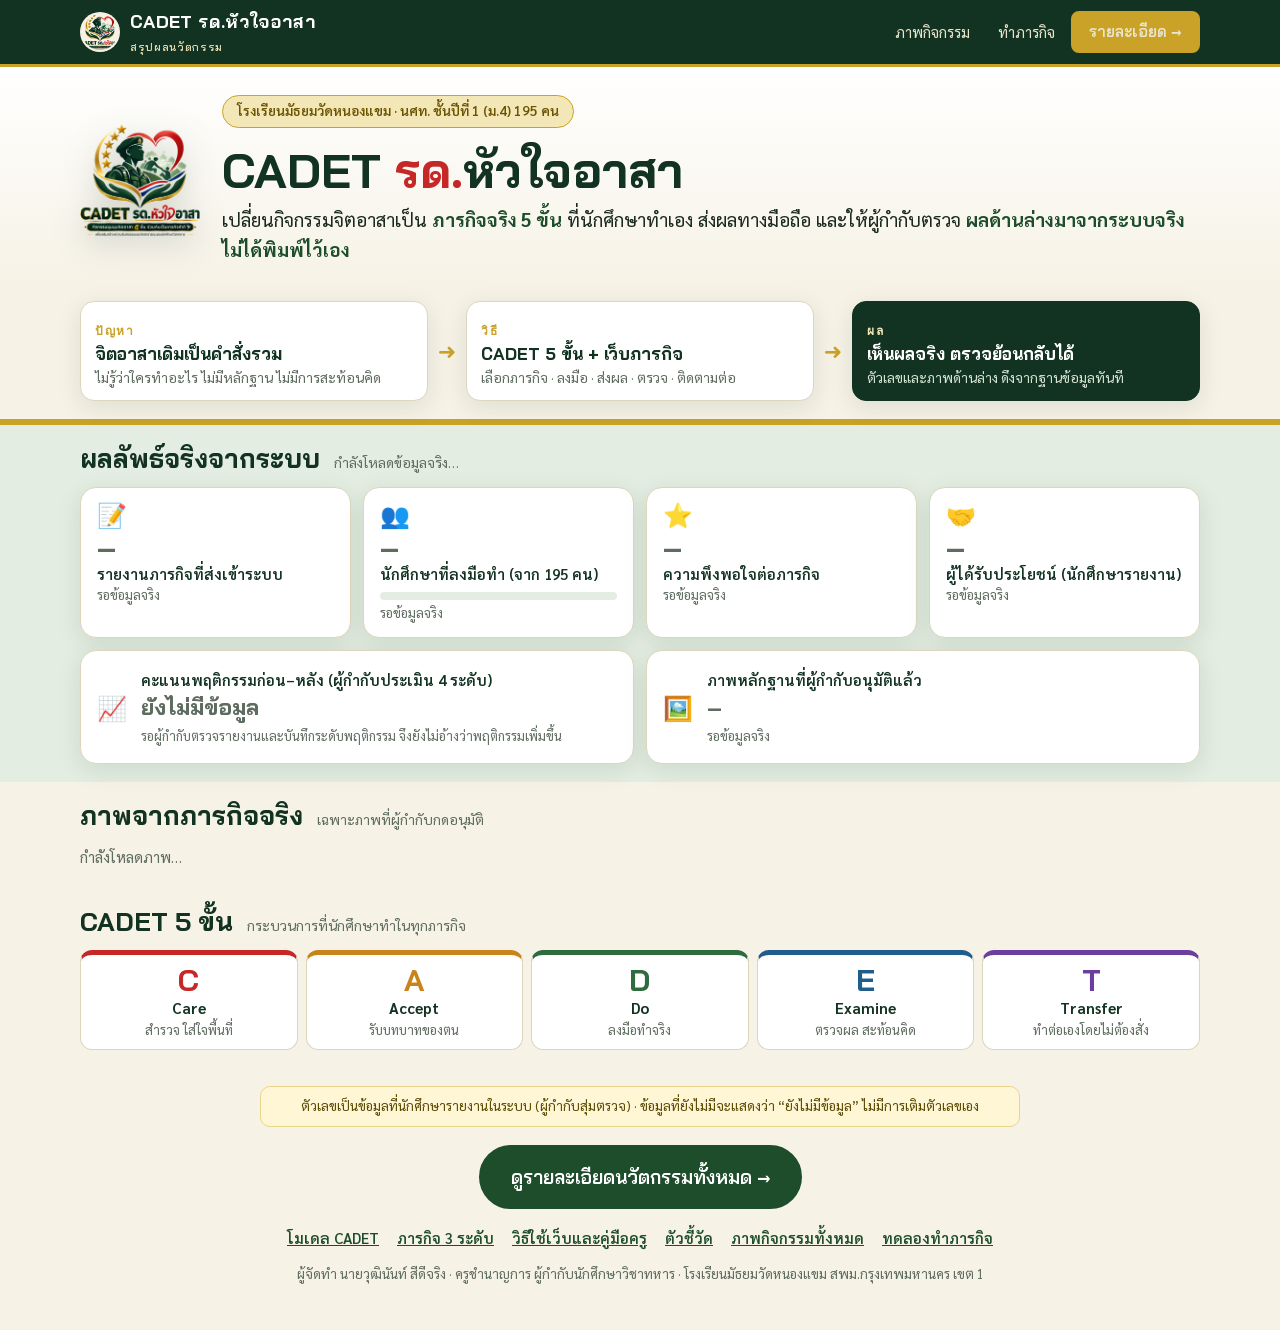
==== index.html @ 20752aff "หน้าแรก: แสดงจำนวนภาพที่อนุมัติทั้งหมดจากเซิร์ฟเวอร์ (ไม่ใช่เฉพาะ 120 ภาพที่ส่งมาแสดง) Co-Authored-B" ====
<!doctype html>
<html lang="th">
<head>
<meta charset="utf-8">
<meta name="viewport" content="width=device-width,initial-scale=1">
<title>CADET รด.หัวใจอาสา — สรุปผลนวัตกรรมใน 30 วินาที</title>
<meta name="description" content="CADET รด.หัวใจอาสา: กิจกรรมชุมนุมจิตอาสา 5 ขั้น ร่วมกับเว็บภารกิจทำดี สรุปผลจริงจากระบบ โรงเรียนมัธยมวัดหนองแขม">
<meta name="theme-color" content="#123222">
<link rel="manifest" href="manifest.webmanifest">
<meta name="robots" content="noindex,nofollow">
<meta property="og:title" content="CADET รด.หัวใจอาสา — สรุปผลนวัตกรรม">
<meta property="og:description" content="ผลจริงจากระบบ: รายงานภารกิจ ความพึงพอใจ ผู้ได้รับประโยชน์ และภาพกิจกรรมที่ผู้กำกับอนุมัติ">
<meta property="og:image" content="assets/icon-512.png">
<link rel="icon" href="assets/favicon.png">
<link rel="apple-touch-icon" href="assets/icon-192.png">
<link rel="preconnect" href="https://fonts.googleapis.com">
<link href="https://fonts.googleapis.com/css2?family=Bai+Jamjuree:wght@500;600;700&family=Sarabun:wght@400;500;600&family=IBM+Plex+Mono:wght@500;600&display=swap" rel="stylesheet">
<link rel="stylesheet" href="style.css?v=20261029f"><link rel="stylesheet" href="judge.css?v=20261029f">
</head>
<body>

<header class="top">
  <div class="wrap">
    <a class="brand" href="./" aria-label="CADET รด.หัวใจอาสา หน้าแรก">
      <img src="assets/logo.png" alt="" width="40" height="40">
      <span>CADET รด.หัวใจอาสา<small>สรุปผลนวัตกรรม</small></span>
    </a>
    <nav class="main jnav" style="display:flex">
      <a href="gallery.html">ภาพกิจกรรม</a>
      <a href="mission.html">ทำภารกิจ</a>
      <a href="detail.html" class="btn btn-gold" style="padding:6px 16px">รายละเอียด →</a>
    </nav>
  </div>
</header>

<main>
<!-- 1 หัวเรื่อง + คำตอบในประโยคเดียว -->
<section class="j-hero">
  <div class="wrap">
    <img class="j-logo" src="assets/logo.png" alt="โลโก้ CADET รด.หัวใจอาสา" width="120" height="112">
    <div>
      <span class="badge">โรงเรียนมัธยมวัดหนองแขม · นศท. ชั้นปีที่ 1 (ม.4) 195 คน</span>
      <h1>CADET <span>รด.</span>หัวใจอาสา</h1>
      <p class="j-one">เปลี่ยนกิจกรรมจิตอาสาเป็น <b>ภารกิจจริง 5 ขั้น</b> ที่นักศึกษาทำเอง ส่งผลทางมือถือ และให้ผู้กำกับตรวจ <b>ผลด้านล่างมาจากระบบจริง ไม่ได้พิมพ์ไว้เอง</b></p>
    </div>
  </div>
</section>

<!-- 2 ปัญหา → วิธี → ผล -->
<section class="j-flow">
  <div class="wrap">
    <div class="jf"><i>ปัญหา</i><b>จิตอาสาเดิมเป็นคำสั่งรวม</b><span>ไม่รู้ว่าใครทำอะไร ไม่มีหลักฐาน ไม่มีการสะท้อนคิด</span></div>
    <div class="jf-a" aria-hidden="true">➜</div>
    <div class="jf"><i>วิธี</i><b>CADET 5 ขั้น + เว็บภารกิจ</b><span>เลือกภารกิจ · ลงมือ · ส่งผล · ตรวจ · ติดตามต่อ</span></div>
    <div class="jf-a" aria-hidden="true">➜</div>
    <div class="jf jf-r"><i>ผล</i><b>เห็นผลจริง ตรวจย้อนกลับได้</b><span>ตัวเลขและภาพด้านล่าง ดึงจากฐานข้อมูลทันที</span></div>
  </div>
</section>

<!-- 3 ผลลัพธ์จริง -->
<section class="j-res" id="res">
  <div class="wrap">
    <h2 class="j-h"><span>ผลลัพธ์จริงจากระบบ</span><small id="jStamp">กำลังโหลดข้อมูลจริง…</small></h2>
    <div class="j-tiles">
      <div class="jt" id="tRep"><div class="jt-ico">📝</div><b class="jt-big">–</b><span class="jt-lab">รายงานภารกิจที่ส่งเข้าระบบ</span><small class="jt-sub">รอข้อมูลจริง</small></div>
      <div class="jt" id="tPart"><div class="jt-ico">👥</div><b class="jt-big">–</b><span class="jt-lab">นักศึกษาที่ลงมือทำ (จาก 195 คน)</span><div class="jt-bar"><i style="width:0"></i></div><small class="jt-sub">รอข้อมูลจริง</small></div>
      <div class="jt" id="tStar"><div class="jt-ico">⭐</div><b class="jt-big">–</b><span class="jt-lab">ความพึงพอใจต่อภารกิจ</span><small class="jt-sub">รอข้อมูลจริง</small></div>
      <div class="jt" id="tBen"><div class="jt-ico">🤝</div><b class="jt-big">–</b><span class="jt-lab">ผู้ได้รับประโยชน์ (นักศึกษารายงาน)</span><small class="jt-sub">รอข้อมูลจริง</small></div>
    </div>
    <div class="j-row2">
      <div class="jt jt-wide" id="tBeh"><div class="jt-ico">📈</div><div><span class="jt-lab">คะแนนพฤติกรรมก่อน–หลัง (ผู้กำกับประเมิน 4 ระดับ)</span><b class="jt-mid">ยังไม่มีข้อมูล</b><small class="jt-sub">รอผู้กำกับตรวจรายงานและบันทึกระดับพฤติกรรม จึงยังไม่อ้างว่าพฤติกรรมเพิ่มขึ้น</small></div></div>
      <div class="jt jt-wide" id="tPhoto"><div class="jt-ico">🖼️</div><div><span class="jt-lab">ภาพหลักฐานที่ผู้กำกับอนุมัติแล้ว</span><b class="jt-mid">–</b><small class="jt-sub">รอข้อมูลจริง</small></div></div>
    </div>
  </div>
</section>

<!-- 4 ภาพจริง -->
<section class="j-ph">
  <div class="wrap">
    <h2 class="j-h"><span>ภาพจากภารกิจจริง</span><small>เฉพาะภาพที่ผู้กำกับกดอนุมัติ</small></h2>
    <div class="j-strip" id="jStrip"><p class="j-empty">กำลังโหลดภาพ…</p></div>
  </div>
</section>

<!-- 5 CADET 5 ขั้น -->
<section class="j-cad">
  <div class="wrap">
    <h2 class="j-h"><span>CADET 5 ขั้น</span><small>กระบวนการที่นักศึกษาทำในทุกภารกิจ</small></h2>
    <div class="j-steps">
      <div style="--c:var(--c1)"><i>C</i><b>Care</b><span>สำรวจ ใส่ใจพื้นที่</span></div>
      <div style="--c:var(--c2)"><i>A</i><b>Accept</b><span>รับบทบาทของตน</span></div>
      <div style="--c:var(--c3)"><i>D</i><b>Do</b><span>ลงมือทำจริง</span></div>
      <div style="--c:var(--c4)"><i>E</i><b>Examine</b><span>ตรวจผล สะท้อนคิด</span></div>
      <div style="--c:var(--c5)"><i>T</i><b>Transfer</b><span>ทำต่อเองโดยไม่ต้องสั่ง</span></div>
    </div>
  </div>
</section>

<!-- 6 ปุ่มเข้ารายละเอียด -->
<section class="j-go">
  <div class="wrap">
    <p class="j-honest">ตัวเลขเป็นข้อมูลที่นักศึกษารายงานในระบบ (ผู้กำกับสุ่มตรวจ) · ข้อมูลที่ยังไม่มีจะแสดงว่า “ยังไม่มีข้อมูล” ไม่มีการเติมตัวเลขเอง</p>
    <a class="btn btn-primary j-cta" href="detail.html">ดูรายละเอียดนวัตกรรมทั้งหมด →</a>
    <div class="j-links">
      <a href="detail.html#model">โมเดล CADET</a><a href="detail.html#missions">ภารกิจ 3 ระดับ</a><a href="detail.html#system">วิธีใช้เว็บและคู่มือครู</a><a href="detail.html#results">ตัวชี้วัด</a><a href="gallery.html">ภาพกิจกรรมทั้งหมด</a><a href="mission.html">ทดลองทำภารกิจ</a>
    </div>
    <p class="j-by">ผู้จัดทำ นายวุฒินันท์ สีดีจริง · ครูชำนาญการ ผู้กำกับนักศึกษาวิชาทหาร · โรงเรียนมัธยมวัดหนองแขม สพม.กรุงเทพมหานคร เขต 1</p>
  </div>
</section>
</main>

<script src="config.js?v=20261029f"></script><script src="api.js?v=20261029f"></script>
<script src="pwa.js?v=20261029f"></script>
<script src="judge.js?v=20261029f"></script>
<div class="inst-bar" id="installBar" hidden role="dialog" aria-label="ติดตั้งแอป CADET">
  <img src="assets/icon-192.png" alt="" width="52" height="52">
  <div class="inst-txt"><b>ติดตั้งแอป CADET บนมือถือ</b><span>เปิดจากหน้าจอโฮม ส่งภารกิจและรูปได้เร็วขึ้น</span></div>
  <button class="btn btn-primary" type="button" data-install>ติดตั้ง</button>
  <button class="inst-x" type="button" data-later aria-label="ปิด">×</button>
</div>
<div class="inst-modal" id="installHelp" hidden>
  <div class="inst-card" role="dialog" aria-label="วิธีติดตั้งแอป">
    <button class="inst-x" type="button" data-close aria-label="ปิด">×</button>
    <h3>ติดตั้งแอป CADET บนมือถือ</h3>
    <ol data-os="android"><li>แตะเมนู <b>⋮</b> (มุมขวาบนของ Chrome)</li><li>เลือก <b>“ติดตั้งแอป”</b> หรือ <b>“เพิ่มไปยังหน้าจอหลัก”</b></li><li>กด <b>ติดตั้ง</b> แล้วเปิดแอปจากหน้าจอโฮม</li></ol>
    <ol data-os="ios" hidden><li>เปิดหน้านี้ใน <b>Safari</b></li><li>แตะปุ่ม <b>แชร์</b> (สี่เหลี่ยมมีลูกศรขึ้น)</li><li>เลือก <b>“เพิ่มไปยังหน้าจอโฮม”</b> แล้วกด <b>เพิ่ม</b></li></ol>
    <ol data-os="inapp" hidden><li>ตอนนี้เปิดอยู่ในแอปอื่น (เช่น LINE/Facebook) ซึ่งติดตั้งไม่ได้</li><li>แตะเมนู <b>⋮</b> หรือ <b>แชร์</b> แล้วเลือก <b>“เปิดในเบราว์เซอร์”</b></li><li>จากนั้นกดปุ่ม <b>ติดตั้ง</b> อีกครั้ง</li></ol>
    <button class="btn btn-primary" type="button" data-close style="width:100%;justify-content:center">เข้าใจแล้ว</button>
  </div>
</div>
</body>
</html>
---- style.css ----
:root{
  --green:#1E4D2B;--green-d:#123222;--green-m:#2F6B3D;--green-l:#E3EDE1;
  --gold:#C9A227;--gold-l:#F3E7B8;--red:#C62828;--blue:#1F3C88;
  --cream:#F6F2E6;--paper:#FFFFFF;--ink:#1B2A1F;--mut:#5E6B5F;--line:#DCD6BF;
  --c1:#C62828;--c2:#C9831B;--c3:#2F6B3D;--c4:#1F5D8C;--c5:#6B3FA0;
  --r:16px;--shadow:0 6px 24px rgba(18,50,34,.10);
  --display:'Bai Jamjuree','Sarabun',system-ui,sans-serif;--body:'Sarabun',system-ui,sans-serif;--mono:'IBM Plex Mono',ui-monospace,monospace;
}
*{box-sizing:border-box}
html{scroll-behavior:smooth;scroll-padding-top:76px}
body{margin:0;font-family:var(--body);color:var(--ink);background:var(--cream);font-size:17px;line-height:1.7;-webkit-text-size-adjust:100%}
img{max-width:100%;display:block}
a{color:inherit}
h1,h2,h3,h4{font-family:var(--display);line-height:1.25;margin:0 0 .5em;color:var(--green-d)}
h1{font-size:clamp(34px,6vw,58px);font-weight:700}
h2{font-size:clamp(26px,4vw,38px);font-weight:700}
h3{font-size:clamp(19px,2.4vw,23px);font-weight:600}
p{margin:0 0 1em}
.wrap{width:min(1120px,100% - 32px);margin-inline:auto}
.eyebrow{font-family:var(--mono);font-size:12px;letter-spacing:.2em;text-transform:uppercase;color:var(--gold);font-weight:600;margin-bottom:10px;display:flex;align-items:center;gap:10px}
.eyebrow::before{content:"★";color:var(--gold);font-size:14px;letter-spacing:0}
.lead{font-size:clamp(17px,2vw,20px);color:var(--mut);max-width:720px}
.btn{display:inline-flex;align-items:center;gap:8px;padding:13px 24px;border-radius:999px;font-family:var(--display);font-weight:600;font-size:16px;text-decoration:none;border:2px solid transparent;cursor:pointer;transition:.2s}
.btn-primary{background:var(--green);color:#fff;border-color:var(--green)}
.btn-primary:hover{background:var(--green-d);transform:translateY(-2px);box-shadow:var(--shadow)}
.btn-ghost{background:transparent;color:var(--green);border-color:var(--green)}
.btn-ghost:hover{background:var(--green);color:#fff}
.btn-gold{background:var(--gold);color:var(--green-d);border-color:var(--gold)}
.btn-gold:hover{filter:brightness(1.07);transform:translateY(-2px)}
:focus-visible{outline:3px solid var(--gold);outline-offset:3px}

/* header */
header.top{position:sticky;top:0;z-index:50;background:var(--green-d);color:#F6F2E6;border-bottom:3px solid var(--gold)}
header.top .wrap{display:flex;align-items:center;gap:16px;min-height:64px}
.brand{display:flex;align-items:center;gap:10px;text-decoration:none;font-family:var(--display);font-weight:700;font-size:18px;letter-spacing:.02em;color:#fff}
.brand img{width:40px;height:40px;object-fit:cover;object-position:top;border-radius:50%;background:var(--cream);padding:2px}
.brand small{display:block;font-weight:500;font-size:11px;color:var(--gold-l);letter-spacing:.06em}
nav.main{margin-left:auto;display:flex;gap:4px;align-items:center}
nav.main a{padding:8px 12px;border-radius:8px;text-decoration:none;font-size:15px;color:#E9E4CC}
nav.main a:hover,nav.main a.on{background:rgba(255,255,255,.10);color:#fff}
.burger{display:none;margin-left:auto;background:none;border:1px solid rgba(255,255,255,.4);color:#fff;border-radius:8px;padding:6px 12px;font-size:20px;cursor:pointer}
@media(max-width:900px){
  .burger{display:block}
  nav.main{position:absolute;top:100%;left:0;right:0;background:var(--green-d);flex-direction:column;align-items:stretch;padding:10px 16px 16px;display:none;border-bottom:3px solid var(--gold)}
  nav.main.open{display:flex}
  nav.main a{padding:12px}
}

/* hero */
.hero{position:relative;overflow:hidden;padding:56px 0 40px;background:
 radial-gradient(900px 500px at 85% 10%,rgba(201,162,39,.22),transparent 60%),
 radial-gradient(700px 400px at 0% 100%,rgba(30,77,43,.12),transparent 60%),var(--cream)}
.hero::after{content:"";position:absolute;inset:0;background:repeating-linear-gradient(135deg,transparent 0 22px,rgba(30,77,43,.035) 22px 23px);pointer-events:none}
.hero .wrap{position:relative;z-index:1;display:grid;grid-template-columns:1.05fr .95fr;gap:36px;align-items:center}
.badge{display:inline-block;background:var(--gold-l);color:#6b5400;border:1px solid var(--gold);border-radius:999px;padding:4px 14px;font-size:14px;font-weight:600;margin-bottom:16px}
.hero h1 span{color:var(--red)}
.hero .sub{font-size:clamp(18px,2.2vw,22px);color:var(--green);font-weight:600;font-family:var(--display);margin-bottom:8px}
.slogan{border-left:5px solid var(--gold);padding:6px 16px;margin:18px 0 26px;font-family:var(--display);font-size:clamp(17px,2vw,21px);font-weight:600;color:var(--green-d);background:rgba(255,255,255,.55);border-radius:0 12px 12px 0}
.cta{display:flex;flex-wrap:wrap;gap:12px}
.hero-logo{display:flex;justify-content:center}
.hero-logo img{width:min(520px,100%);filter:drop-shadow(0 14px 28px rgba(18,50,34,.22));animation:float 7s ease-in-out infinite}
@keyframes float{50%{transform:translateY(-8px)}}
@media(max-width:860px){.hero .wrap{grid-template-columns:1fr}.hero-logo{order:-1}.hero-logo img{width:min(340px,80%)}}
.facts{margin-top:34px;display:grid;grid-template-columns:repeat(4,1fr);gap:12px}
.fact{background:var(--paper);border:1px solid var(--line);border-radius:14px;padding:14px 16px;text-align:center;box-shadow:var(--shadow)}
.fact b{display:block;font-family:var(--display);font-size:clamp(26px,4vw,36px);color:var(--green);line-height:1.1}
.fact span{font-size:14px;color:var(--mut)}
@media(max-width:700px){.facts{grid-template-columns:repeat(2,1fr)}}
.notice{display:flex;gap:12px;align-items:flex-start;background:#FFF6D6;border:1px solid #E8D58A;border-radius:12px;padding:12px 16px;font-size:15px;color:#5b4a00;margin-top:20px}

/* sections */
section{padding:72px 0}
section.alt{background:var(--paper)}
section.dark{background:var(--green-d);color:#EDEAD8}
section.dark h2,section.dark h3{color:#fff}
section.dark .lead{color:#C9D3C4}
.sec-head{margin-bottom:34px}
.grid{display:grid;gap:18px}
.g2{grid-template-columns:repeat(2,1fr)}.g3{grid-template-columns:repeat(3,1fr)}.g4{grid-template-columns:repeat(4,1fr)}
@media(max-width:900px){.g3,.g4{grid-template-columns:repeat(2,1fr)}}
@media(max-width:620px){.g2,.g3,.g4{grid-template-columns:1fr}}
.card{background:var(--paper);border:1px solid var(--line);border-radius:var(--r);padding:22px;box-shadow:var(--shadow)}
.card .ico{width:48px;height:48px;border-radius:12px;display:grid;place-items:center;font-size:24px;background:var(--green-l);margin-bottom:12px}
.card h3{margin-bottom:6px}
.card p{color:var(--mut);margin:0}

/* CADET stepper */
.stepper{display:grid;grid-template-columns:repeat(5,1fr);gap:10px;margin-bottom:18px}
.st{background:rgba(255,255,255,.07);border:2px solid rgba(255,255,255,.14);border-radius:14px;padding:14px 8px;text-align:center;cursor:pointer;color:#fff;font-family:var(--display);transition:.2s}
.st .l{font-size:34px;font-weight:700;line-height:1}
.st .n{font-size:13px;opacity:.85;margin-top:4px}
.st:hover{background:rgba(255,255,255,.14)}
.st.on{background:var(--c);border-color:#fff;transform:translateY(-3px);box-shadow:0 10px 24px rgba(0,0,0,.3)}
@media(max-width:620px){.stepper{gap:6px}.st{padding:10px 2px}.st .l{font-size:26px}.st .n{display:none}}
.panel{background:var(--paper);color:var(--ink);border-radius:var(--r);padding:26px;border-top:8px solid var(--c);display:grid;grid-template-columns:1fr 1fr;gap:22px}
.panel h3{grid-column:1/-1;color:var(--green-d);font-size:clamp(22px,3vw,28px);margin:0}
.panel h3 small{display:block;font-family:var(--mono);font-size:12px;letter-spacing:.16em;color:var(--c);margin-bottom:4px}
.panel .box{background:var(--cream);border-radius:12px;padding:14px 16px}
.panel .box b{display:block;font-family:var(--display);color:var(--c);font-size:14px;letter-spacing:.04em;margin-bottom:4px}
.panel .meaning{grid-column:1/-1;font-size:18px;color:var(--mut);margin:0}
@media(max-width:700px){.panel{grid-template-columns:1fr}}
.loop{margin-top:22px;text-align:center;color:#C9D3C4;font-size:15px}
.loop b{color:var(--gold)}

/* missions */
.levels{display:grid;grid-template-columns:repeat(3,1fr);gap:16px;margin-bottom:34px}
.level{position:relative;background:var(--paper);border:1px solid var(--line);border-radius:var(--r);padding:22px 22px 22px 22px;box-shadow:var(--shadow);overflow:hidden}
.level .no{position:absolute;right:14px;top:4px;font-family:var(--display);font-size:80px;font-weight:700;color:var(--gold-l);line-height:1}
.level h3{position:relative}.level p{position:relative;margin:0;color:var(--mut)}
.level small{position:relative;display:block;margin-top:10px;color:var(--green);font-weight:600;font-size:14px}
@media(max-width:820px){.levels{grid-template-columns:1fr}}
.mission{background:var(--paper);border:1px solid var(--line);border-radius:var(--r);overflow:hidden;box-shadow:var(--shadow);display:flex;flex-direction:column}
.mission .body{padding:20px 22px 22px;flex:1}
.mission .tag{display:inline-block;font-family:var(--mono);font-size:11px;letter-spacing:.14em;background:var(--green);color:#fff;border-radius:6px;padding:2px 9px;margin-bottom:8px}
.mission h3{margin-bottom:6px}
.mission ul{padding-left:20px;margin:8px 0 0;color:var(--mut);font-size:15.5px}
.mission .ev{margin-top:12px;font-size:14px;color:var(--green);font-weight:600}
.safety{margin-top:26px;background:var(--green-l);border:1px solid #B9CDB6;border-radius:12px;padding:14px 18px;font-size:15.5px}

/* photos */
.photo{position:relative;aspect-ratio:16/10;background:linear-gradient(135deg,#E8E3CB,#F2EED9);display:grid;place-items:center;overflow:hidden;color:#8B8561;text-align:center}
.photo::before{content:"";position:absolute;inset:0;background:repeating-linear-gradient(45deg,transparent 0 14px,rgba(30,77,43,.05) 14px 15px)}
.photo span{position:relative;font-size:14px;padding:10px;line-height:1.5}
.photo span b{display:block;font-size:30px;margin-bottom:2px}
.photo.has{background-size:cover;background-position:center;color:transparent}
.photo.has::before,.photo.has span{display:none}
.gallery{display:grid;grid-template-columns:repeat(3,1fr);gap:12px}
.gallery .photo{border-radius:14px;aspect-ratio:4/3}
@media(max-width:720px){.gallery{grid-template-columns:repeat(2,1fr)}}

/* systems */
.flow{display:flex;gap:6px;align-items:stretch;margin-bottom:28px}
.flow .f{flex:1;background:var(--paper);border:2px solid var(--green);border-radius:14px;padding:14px 10px;text-align:center;position:relative;font-family:var(--display);font-weight:600;color:var(--green-d);font-size:15px}
.flow .f small{display:block;font-weight:500;color:var(--mut);font-size:12.5px;margin-top:2px}
.flow .f:not(:last-child)::after{content:"▶";position:absolute;right:-13px;top:50%;transform:translateY(-50%);color:var(--gold);font-size:14px;z-index:2;background:var(--cream);padding:0 1px}
.flow .f b{display:block;font-family:var(--mono);color:var(--gold);font-size:12px;letter-spacing:.14em}
@media(max-width:860px){.flow{flex-direction:column}.flow .f:not(:last-child)::after{content:"▼";right:auto;left:50%;top:auto;bottom:-14px;transform:translateX(-50%)}}
.sys{display:grid;grid-template-columns:repeat(2,1fr);gap:18px}
.sys .card:last-child:nth-child(odd){grid-column:1/-1}
@media(max-width:820px){.sys{grid-template-columns:1fr}}
.mock{border:2px dashed var(--line);border-radius:12px;background:var(--cream);padding:12px;margin-top:14px;font-size:14px}
.mock .row{display:flex;justify-content:space-between;gap:8px;padding:6px 0;border-bottom:1px solid var(--line)}
.mock .row:last-child{border:0}
.pill{display:inline-block;border-radius:999px;padding:1px 10px;font-size:12.5px;font-weight:600;background:var(--green-l);color:var(--green)}
.pill.y{background:#FFF1C2;color:#7a5b00}.pill.r{background:#FBD9D9;color:#8a1f1f}
.demo{background:var(--paper);border:2px solid var(--green);border-radius:var(--r);padding:24px;box-shadow:var(--shadow);margin-top:30px}
.demo h3{display:flex;gap:10px;align-items:center;flex-wrap:wrap}
.demo .tagd{font-family:var(--mono);font-size:11px;background:var(--gold-l);border:1px solid var(--gold);padding:2px 10px;border-radius:999px;color:#6b5400;letter-spacing:.1em}
.opts{display:grid;grid-template-columns:repeat(3,1fr);gap:10px;margin:14px 0}
.opts label{border:2px solid var(--line);border-radius:12px;padding:12px;cursor:pointer;display:block;font-weight:600;font-family:var(--display);text-align:center;background:var(--cream)}
.opts input{position:absolute;opacity:0}
.opts label:has(input:checked){border-color:var(--green);background:var(--green-l)}
.opts label:has(input:focus-visible){outline:3px solid var(--gold)}
@media(max-width:620px){.opts{grid-template-columns:1fr}}
.demo textarea{width:100%;min-height:72px;border:1px solid var(--line);border-radius:10px;padding:10px 12px;font:inherit;background:var(--cream);resize:vertical}
.demo .q{font-weight:600;margin:14px 0 6px}
.demo .out{margin-top:14px;background:var(--green-l);border-radius:10px;padding:12px 16px;display:none;font-size:15.5px}

/* indicators */
table.tbl{width:100%;border-collapse:collapse;background:var(--paper);border-radius:var(--r);overflow:hidden;box-shadow:var(--shadow);font-size:16px}
.tbl th{background:var(--green);color:#fff;text-align:left;padding:12px 16px;font-family:var(--display)}
.tbl td{padding:12px 16px;border-bottom:1px solid var(--line);vertical-align:top}
.tbl tr:last-child td{border:0}
.tbl td:first-child{font-weight:600;color:var(--green-d);white-space:nowrap}
@media(max-width:620px){.tbl th:nth-child(2),.tbl td:nth-child(2){display:none}.tbl td:first-child{white-space:normal}}
.targets{display:grid;grid-template-columns:repeat(4,1fr);gap:14px;margin:30px 0}
.target{background:var(--paper);border:1px solid var(--line);border-top:6px solid var(--gold);border-radius:14px;padding:18px;text-align:center;box-shadow:var(--shadow)}
.target b{display:block;font-family:var(--display);font-size:30px;color:var(--green);line-height:1.15}
.target span{font-size:14.5px;color:var(--mut)}
@media(max-width:900px){.targets{grid-template-columns:repeat(2,1fr)}}
.scale{display:grid;grid-template-columns:repeat(4,1fr);gap:10px;margin-top:10px}
.scale div{border-radius:12px;padding:12px;text-align:center;font-family:var(--display);font-weight:600;color:#fff}
.scale .s4{background:#1E4D2B}.scale .s3{background:#2F6B3D}.scale .s2{background:#C9831B}.scale .s1{background:#9B2C2C}
.scale small{display:block;font-weight:400;opacity:.9;font-size:13px}
@media(max-width:620px){.scale{grid-template-columns:repeat(2,1fr)}}
.results{display:grid;grid-template-columns:repeat(3,1fr);gap:16px;margin-top:30px}
.res{background:var(--paper);border:2px dashed var(--line);border-radius:var(--r);padding:20px;text-align:center;color:var(--mut)}
.res .bars{height:90px;display:flex;align-items:flex-end;justify-content:center;gap:8px;margin-bottom:10px}
.res .bars i{display:block;width:28px;background:var(--line);border-radius:6px 6px 0 0}
.res b{display:block;color:var(--green-d);font-family:var(--display)}
@media(max-width:820px){.results{grid-template-columns:1fr}}

/* timeline */
.tl{position:relative;display:grid;gap:16px;padding-left:34px}
.tl::before{content:"";position:absolute;left:11px;top:6px;bottom:6px;width:4px;background:linear-gradient(var(--gold),var(--green));border-radius:4px}
.ph-item{position:relative;background:var(--paper);border:1px solid var(--line);border-radius:var(--r);padding:20px 22px;box-shadow:var(--shadow)}
.ph-item::before{content:"";position:absolute;left:-30px;top:24px;width:18px;height:18px;border-radius:50%;background:var(--paper);border:5px solid var(--gold)}
.ph-item.now::before{border-color:var(--red);box-shadow:0 0 0 6px rgba(198,40,40,.18)}
.ph-item.done::before{background:var(--green);border-color:var(--green)}
.ph-head{display:flex;flex-wrap:wrap;gap:8px 14px;align-items:center;margin-bottom:6px}
.ph-head .wk{font-family:var(--mono);font-size:12px;letter-spacing:.12em;color:var(--gold);font-weight:600}
.ph-head h3{margin:0}
.ph-head .st-b{margin-left:auto;font-size:13px}
.ph-item ul{margin:8px 0 8px;padding-left:20px;color:var(--mut);font-size:15.5px}
.ph-item .out{font-weight:600;color:var(--green);font-size:15px}

/* evidence */
.evi{display:grid;grid-template-columns:1fr 1fr;gap:10px 24px;margin-top:18px}
.evi label{display:flex;gap:12px;align-items:flex-start;background:var(--paper);border:1px solid var(--line);border-radius:12px;padding:12px 14px;cursor:pointer}
.evi input{width:20px;height:20px;margin-top:3px;accent-color:var(--green);flex:none}
.evi label:has(input:checked){background:var(--green-l);border-color:#9CB89A}
@media(max-width:720px){.evi{grid-template-columns:1fr}}
.prog{height:12px;background:var(--line);border-radius:999px;overflow:hidden;margin:6px 0 4px}
.prog i{display:block;height:100%;width:0;background:linear-gradient(90deg,var(--green),var(--gold));transition:width .3s}
.report{display:grid;grid-template-columns:repeat(4,1fr);gap:10px;margin-top:30px}
.report div{background:var(--paper);border:1px solid var(--line);border-radius:12px;padding:12px 14px;font-size:15px}
.report b{display:block;font-family:var(--display);color:var(--green);font-size:14px}
@media(max-width:900px){.report{grid-template-columns:repeat(2,1fr)}}

/* about + footer */
.about{display:grid;grid-template-columns:.8fr 1.2fr;gap:30px;align-items:center}
.about .photo{aspect-ratio:4/5;border-radius:var(--r)}
@media(max-width:760px){.about{grid-template-columns:1fr}.about .photo{aspect-ratio:16/10}}
footer{background:var(--green-d);color:#C9D3C4;padding:40px 0 28px;font-size:15px;border-top:4px solid var(--gold)}
footer .wrap{display:grid;grid-template-columns:1.2fr 1fr;gap:24px}
footer h4{color:#fff;margin-bottom:6px}
footer .legal{grid-column:1/-1;border-top:1px solid rgba(255,255,255,.15);padding-top:16px;font-size:14px;color:#9FB09B}
@media(max-width:720px){footer .wrap{grid-template-columns:1fr}}
.toTop{position:fixed;right:16px;bottom:16px;width:46px;height:46px;border-radius:50%;background:var(--gold);color:var(--green-d);border:0;font-size:20px;cursor:pointer;box-shadow:var(--shadow);display:none;z-index:40}
.reveal{opacity:0;transform:translateY(18px);transition:.6s}
.reveal.in{opacity:1;transform:none}
@media(prefers-reduced-motion:reduce){*{animation:none!important;transition:none!important}.reveal{opacity:1;transform:none}html{scroll-behavior:auto}}
@media print{header.top,.toTop,.cta{display:none}section{padding:20px 0}}

/* photo strip */
.strip-wrap{overflow:hidden;background:var(--green-d);border-block:3px solid var(--gold);padding:10px 0;position:relative}
.strip{display:flex;gap:10px;width:max-content;animation:marq 70s linear infinite}
.strip-wrap:hover .strip{animation-play-state:paused}
.strip img{height:130px;width:auto;border-radius:10px;flex:none;object-fit:cover;background:#2a4a35;cursor:pointer}
@keyframes marq{to{transform:translateX(-50%)}}
@media(max-width:620px){.strip img{height:96px}}
@media(prefers-reduced-motion:reduce){.strip-wrap{overflow-x:auto}.strip{animation:none}}
.photo[data-badge].has::after{content:attr(data-badge);position:absolute;left:10px;bottom:10px;background:rgba(18,50,34,.78);color:#fff;border-radius:999px;padding:3px 12px;font-size:12.5px}
/* works */
.wstats{display:grid;grid-template-columns:repeat(3,1fr);gap:12px;max-width:640px;margin-bottom:26px}
.chips{display:flex;flex-wrap:wrap;gap:8px;margin-bottom:12px}
.chip{border:2px solid var(--line);background:var(--paper);border-radius:999px;padding:7px 16px;font:600 15px var(--display);color:var(--green-d);cursor:pointer;transition:.15s}
.chip small{font-weight:500;color:var(--mut);margin-left:6px}
.chip:hover{border-color:var(--green)}
.chip.on{background:var(--green);border-color:var(--green);color:#fff}.chip.on small{color:#CFE0CC}
.album-info{min-height:52px;margin:6px 0 18px;padding:10px 16px;border-left:5px solid var(--gold);background:var(--paper);border-radius:0 12px 12px 0;font-size:16px;color:var(--mut)}
.album-info b{color:var(--green-d);font-family:var(--display);font-size:18px}
.masonry{column-count:4;column-gap:12px}
@media(max-width:1000px){.masonry{column-count:3}}@media(max-width:700px){.masonry{column-count:2}}
.masonry button{display:block;width:100%;margin:0 0 12px;padding:0;border:0;border-radius:12px;overflow:hidden;background:#e5dfc6;cursor:zoom-in;break-inside:avoid;position:relative;box-shadow:var(--shadow);transition:transform .2s,box-shadow .2s}
.masonry button:hover{transform:translateY(-3px);box-shadow:0 12px 28px rgba(18,50,34,.22)}
.masonry img{width:100%;height:auto;display:block;opacity:0;transition:opacity .4s}
.masonry img.ld{opacity:1}
.masonry button::after{content:"⤢";position:absolute;right:8px;top:8px;width:30px;height:30px;border-radius:50%;background:rgba(18,50,34,.7);color:#fff;display:grid;place-items:center;font-size:15px;opacity:0;transition:.2s}
.masonry button:hover::after,.masonry button:focus-visible::after{opacity:1}
/* lightbox */
.lb{position:fixed;inset:0;z-index:100;background:rgba(8,20,13,.94);display:grid;grid-template-columns:64px 1fr 64px;align-items:center;padding:16px}
.lb[hidden]{display:none}
.lb figure{margin:0;display:flex;flex-direction:column;align-items:center;justify-content:center;max-height:100%;min-width:0}
.lb img{max-width:100%;max-height:calc(100vh - 120px);border-radius:10px;object-fit:contain;background:#12301f}
.lb figcaption{color:#E4EBDF;font-size:15.5px;margin-top:12px;text-align:center;max-width:760px}
.lb figcaption small{display:block;color:#9FB09B;margin-top:2px}
.lb-n,.lb-x{background:rgba(255,255,255,.12);border:0;color:#fff;border-radius:50%;width:48px;height:48px;font-size:28px;cursor:pointer;line-height:1}
.lb-n:hover,.lb-x:hover{background:var(--gold);color:var(--green-d)}
.lb-x{position:absolute;right:14px;top:14px;font-size:20px;z-index:2}
@media(max-width:700px){.lb{grid-template-columns:1fr;padding:10px}.lb-n{position:absolute;bottom:14px;width:52px;height:52px}.lb-prev{left:14px}.lb-next{right:14px}.lb img{max-height:calc(100vh - 170px)}.lb figcaption{margin-bottom:56px}}
.about.nophoto{grid-template-columns:1fr;max-width:760px}
.wstats .fact b{font-size:clamp(22px,3.4vw,30px);white-space:nowrap}

/* ตัวเลขผลลัพธ์จากระบบ */
.res .big{display:block;font:700 34px var(--display);color:var(--green);line-height:1.2;margin:4px 0}
.res .sub{display:block;font-size:14.5px}
.res.live{border-style:solid;border-color:var(--green)}
.res.live .bars{display:none}
.live-note{font-size:14px;color:var(--mut);margin-top:14px}

/* โมเดล CADET ภาพเดียวเข้าใจใน 5 วินาที */
.cm{display:flex;align-items:stretch;gap:10px;margin-top:8px}
.cm-end{flex:0 0 120px;display:flex;flex-direction:column;align-items:center;justify-content:center;text-align:center;border-radius:18px;padding:14px 8px;border:2px dashed rgba(255,255,255,.35);color:#fff}
.cm-end span{font-size:36px;line-height:1}
.cm-end b{font:700 18px var(--display);margin-top:6px}
.cm-end small{color:#C9D3C4;font-size:13px;margin-top:4px}
.cm-out{background:linear-gradient(160deg,#C9A227,#E7C95A);border:0;color:#123222}
.cm-out small{color:#3b3410}
.cm-arrow{align-self:center;color:var(--gold);font-size:26px}
.cm-steps{flex:1;display:grid;grid-template-columns:repeat(5,1fr);gap:8px}
.cm-s{background:#fff;color:var(--ink);border-radius:18px;padding:14px 8px 14px;text-align:center;border-top:7px solid var(--c);position:relative;display:flex;flex-direction:column;align-items:center}
.cm-s i{font:700 30px var(--display);font-style:normal;color:#fff;background:var(--c);width:52px;height:52px;border-radius:50%;display:grid;place-items:center;margin-top:-34px;box-shadow:0 3px 8px rgba(0,0,0,.25)}
.cm-ico{font-size:34px;margin:8px 0 2px}
.cm-s b{font:700 19px var(--display);color:var(--c)}
.cm-s em{font-style:normal;font-weight:600;font-size:15px;margin-top:2px}
.cm-s small{color:var(--mut);font-size:13px;margin-top:4px}
.cm-s:not(:last-child)::after{content:"›";position:absolute;right:-12px;top:50%;color:var(--gold);font-size:26px;font-weight:700}
.cm-loop{margin:22px 0 0;text-align:center;color:#EDEAD8;background:rgba(255,255,255,.08);border-radius:999px;padding:10px 18px;font-size:15.5px}
.cm-out3{display:grid;grid-template-columns:repeat(3,1fr);gap:10px;margin-top:16px}
.cm-out3 div{background:rgba(255,255,255,.1);border-radius:14px;padding:12px;text-align:center;color:#fff}
.cm-out3 b{display:block;font:700 17px var(--display)}
.cm-out3 small{color:#C9D3C4;font-size:13.5px}
@media(max-width:0px){
  .cm{flex-direction:column}
  .cm-end{flex:none;flex-direction:row;gap:12px;padding:12px}
  .cm-end small{margin:0}
  .cm-arrow{transform:rotate(90deg);align-self:center}
  .cm-steps{grid-template-columns:1fr;gap:26px}
  .cm-s{flex-direction:row;flex-wrap:wrap;justify-content:flex-start;text-align:left;gap:0 12px;padding:14px 14px 14px 76px;min-height:84px;border-top:0;border-left:8px solid var(--c);align-items:flex-start}
  .cm-s i{position:absolute;left:12px;top:14px;margin:0;width:48px;height:48px}
  .cm-ico{position:absolute;right:12px;top:12px;margin:0;font-size:30px}
  .cm-s b,.cm-s em,.cm-s small{display:block;width:100%}
  .cm-s:not(:last-child)::after{content:"▼";right:auto;left:26px;top:auto;bottom:-24px;font-size:16px}
  .cm-out3{grid-template-columns:1fr}
}

/* ป้ายชื่อผลงาน (วิบวับ) */
.cm-badge{display:inline-block;max-width:100%;text-align:center;font:700 clamp(18px,3.4vw,28px)/1.35 var(--display);letter-spacing:.02em;color:#F3E7B8;padding:10px 26px 12px;margin-bottom:14px;border-radius:999px;border:2px solid rgba(231,201,90,.7);background:linear-gradient(120deg,rgba(201,162,39,.18),rgba(255,255,255,.06),rgba(201,162,39,.18));box-shadow:0 0 22px rgba(231,201,90,.28);position:relative;overflow:hidden}
.cm-badge strong{display:block;font-size:1.25em;background:linear-gradient(100deg,#C9A227 0%,#FFF3B0 30%,#E7C95A 50%,#FFF3B0 70%,#C9A227 100%);background-size:220% 100%;-webkit-background-clip:text;background-clip:text;color:transparent;-webkit-text-fill-color:transparent;animation:cmShine 3.2s linear infinite}
.cm-badge::after{content:"";position:absolute;top:0;left:-60%;width:40%;height:100%;background:linear-gradient(100deg,transparent,rgba(255,255,255,.35),transparent);transform:skewX(-20deg);animation:cmSweep 4.2s ease-in-out infinite}
.cm-badge .sp{display:inline-block;color:#FFD84D;text-shadow:0 0 10px rgba(255,216,77,.9);animation:cmTwinkle 1.6s ease-in-out infinite}
.cm-badge .s2{animation-delay:.8s}
@keyframes cmShine{to{background-position:-220% 0}}
@keyframes cmSweep{0%,55%{left:-60%}100%{left:130%}}
@keyframes cmTwinkle{0%,100%{transform:scale(1) rotate(0);opacity:1}50%{transform:scale(1.35) rotate(18deg);opacity:.65}}
@media(prefers-reduced-motion:reduce){.cm-badge strong,.cm-badge::after,.cm-badge .sp{animation:none}.cm-badge strong{background-position:0 0}}

/* วิธีใช้เว็บ 4 ขั้น (ใช้โครงเดียวกับโมเดล CADET แต่พื้นสว่าง) */
.cm4 .cm-steps{grid-template-columns:repeat(4,1fr)}
.cm-light .cm-end{color:var(--ink);border-color:var(--green)}
.cm-light .cm-end small{color:var(--mut)}
.cm-light .cm-out{background:linear-gradient(160deg,#C9A227,#E7C95A);border:0;color:#123222}
.cm-light .cm-out small{color:#3b3410}
.cm-light .cm-s{border:1px solid var(--line);border-top:7px solid var(--c);box-shadow:var(--shadow)}
.cm-loop.light{background:var(--green-l);color:var(--green-d)}

#system .sec-head .eyebrow,#model .sec-head .eyebrow{justify-content:center}
#system .sec-head .lead{margin-inline:auto}

/* กรอบมืดให้ภาพ 4 ขั้นตัดกับพื้นหลังชัด */
.cm-panel{background:var(--green-d);border-radius:26px;padding:44px 18px 20px;box-shadow:var(--shadow)}
.cm-panel .cm{margin-top:0}
.cm-panel .cm-loop{margin-top:20px}
@media(max-width:0px){.cm-panel{padding:24px 14px 16px}}

#why .sec-head .eyebrow{justify-content:center}
#why .sec-head .lead{margin-inline:auto}

/* หัวข้อส่วนแบบทางการ: ป้ายเลขส่วน + แถบแบ่งพื้นที่ชัดเจน */
.eyebrow{display:inline-flex;align-items:center;gap:12px;font:700 clamp(18px,2.6vw,24px)/1.2 var(--display);letter-spacing:0;text-transform:none;color:#fff;background:var(--green);padding:7px 24px 7px 7px;border-radius:999px;box-shadow:0 4px 14px rgba(18,50,34,.25);margin-bottom:18px}
.eyebrow::before{content:none}
.eyebrow .no{display:grid;place-items:center;width:38px;height:38px;border-radius:50%;background:var(--gold);color:var(--green-d);font:800 20px var(--display)}
section.dark .eyebrow{background:var(--gold);color:var(--green-d)}
section.dark .eyebrow .no{background:var(--green-d);color:var(--gold)}
.sec-head{text-align:center}
.sec-head .lead{margin-inline:auto}
section[id]{border-top:6px solid var(--gold)}
section.dark{border-top-color:#E7C95A}
section[id] .sec-head h2{font-size:clamp(26px,4.4vw,40px)}

/* การ์ดดาวน์โหลดคู่มือครู */
.guide-card{display:flex;align-items:center;gap:16px;flex-wrap:wrap;margin-top:22px;background:var(--paper);border:2px solid var(--gold);border-radius:18px;padding:16px 20px;box-shadow:var(--shadow)}
.guide-card .gc-ico{font-size:40px}
.guide-card .gc-txt{flex:1;min-width:220px}
.guide-card .gc-txt b{display:block;font:700 20px var(--display);color:var(--green-d)}
.guide-card .gc-txt span{color:var(--mut);font-size:15.5px}

/* มือถือ: บังคับให้ภาพ 4/5 ขั้นเรียงแนวตั้ง (กฎ .cm4 ด้านบนมีน้ำหนักมากกว่าเดิม) และกันหน้าเว็บล้นจอ */
@media(max-width:0px){
  .cm4 .cm-steps,.cm-steps{grid-template-columns:1fr}
}
html,body{max-width:100%;overflow-x:hidden}

/* ===== ปรับขนาดอัตโนมัติตามความกว้างจริงของกรอบเนื้อหา (container query) ===== */
#why .wrap,#model .wrap,#system .wrap{container-type:inline-size;container-name:cmc}
.cm-panel{overflow:hidden}
img,video,canvas,svg{max-width:100%;height:auto}
.hero-logo img{max-width:min(100%,460px);height:auto}

/* ระดับ 1: กรอบแคบกว่า 900px (แท็บเล็ต/มือถือแนวนอน) -> เรียงลงมา การ์ดเป็นตาราง auto-fit */
@container cmc (max-width:900px){
  .cm{flex-direction:column}
  .cm-end{flex:none;flex-direction:row;gap:14px;padding:12px;justify-content:center}
  .cm-end small{margin:0}
  .cm-arrow{transform:rotate(90deg);align-self:center}
  .cm-steps,.cm4 .cm-steps{grid-template-columns:repeat(auto-fit,minmax(150px,1fr));gap:36px 10px}
  .cm-s:not(:last-child)::after{display:none}
  .cm-out3{grid-template-columns:repeat(auto-fit,minmax(170px,1fr))}
  .cm-panel{padding:40px 14px 16px}
}
/* ระดับ 2: กรอบแคบกว่า 520px (มือถือแนวตั้ง) -> การ์ดแถวเดียวต่อขั้น */
@container cmc (max-width:520px){
  .cm-panel{padding:26px 12px 14px}
  .cm-steps,.cm4 .cm-steps{grid-template-columns:1fr;gap:26px}
  .cm-s{flex-direction:row;flex-wrap:wrap;justify-content:flex-start;text-align:left;gap:0 12px;padding:14px 14px 14px 76px;min-height:84px;border-top:0;border-left:8px solid var(--c);align-items:flex-start}
  .cm-s i{position:absolute;left:12px;top:14px;margin:0;width:48px;height:48px}
  .cm-ico{position:absolute;right:12px;top:12px;margin:0;font-size:30px}
  .cm-s b,.cm-s em,.cm-s small{display:block;width:100%}
  .cm-s:not(:last-child)::after{display:block;content:"▼";right:auto;left:26px;top:auto;bottom:-24px;font-size:16px}
  .cm-out3{grid-template-columns:1fr}
}
/* หน้าจอใหญ่มาก: จำกัดความกว้างอ่านง่าย */
@media(min-width:1500px){.wrap{max-width:1280px}}
/* แท็บเล็ต: 5 ขั้นของโมเดลเรียงครบในแถวเดียว ไม่เหลือการ์ดโดดเดี่ยว */
@container cmc (min-width:620px) and (max-width:900px){
  .cm:not(.cm4) .cm-steps{grid-template-columns:repeat(5,1fr)}
  .cm:not(.cm4) .cm-s small{font-size:12px}
}

/* แบนเนอร์/หน้าต่างชวนติดตั้งแอป */
.inst-bar{position:fixed;left:10px;right:10px;bottom:10px;z-index:60;display:flex;align-items:center;gap:12px;background:#fff;border:2px solid var(--gold);border-radius:18px;padding:10px 12px;box-shadow:0 10px 30px rgba(0,0,0,.28);max-width:560px;margin-inline:auto}
.inst-bar[hidden],.inst-modal[hidden]{display:none}
.inst-bar img{border-radius:12px;flex:none}
.inst-txt{flex:1;min-width:0;line-height:1.3}
.inst-txt b{display:block;font:700 16px var(--display);color:var(--green-d)}
.inst-txt span{font-size:13px;color:var(--mut)}
.inst-bar .btn{padding:8px 16px;flex:none}
.inst-x{background:none;border:0;font-size:26px;line-height:1;color:var(--mut);cursor:pointer;padding:0 4px}
.inst-modal{position:fixed;inset:0;z-index:70;background:rgba(10,20,14,.7);display:flex;align-items:center;justify-content:center;padding:18px}
.inst-card{position:relative;background:#fff;border-radius:20px;padding:22px 20px 18px;max-width:420px;width:100%}
.inst-card h3{margin:0 0 10px;color:var(--green-d)}
.inst-card ol{margin:0 0 16px;padding-left:22px;line-height:1.7}
.inst-card .inst-x{position:absolute;top:8px;right:10px}
@media(max-width:620px){.hero-logo img{max-height:44vh;width:auto;margin-inline:auto}}

/* เมนูหน้ารายละเอียด: ลิงก์ไม่ตัดบรรทัด เมนูแฮมเบอร์เกอร์เมื่อจอแคบกว่า 1180px */
.brand span{white-space:nowrap}
nav.main.long{gap:2px}
nav.main.long a{white-space:nowrap;padding:8px 10px;font-size:15px}
nav.main.long a.btn{padding:6px 16px}
@media(min-width:1181px){.brand small{white-space:nowrap}}
@media(max-width:1180px){
  .burger{display:block}
  nav.main.long{position:absolute;top:100%;left:0;right:0;background:var(--green-d);flex-direction:column;align-items:stretch;padding:10px 16px 16px;display:none;border-bottom:3px solid var(--gold)}
  nav.main.long.open{display:flex}
  nav.main.long a{padding:12px}
}
---- judge.css ----
/* หน้าแรกแบบกรรมการ: เห็นผลใน 30 วินาที */
.jnav a{white-space:nowrap}
.j-hero{padding:28px 0 18px;background:linear-gradient(180deg,#fff,var(--cream))}
.j-hero .wrap{display:flex;gap:22px;align-items:center}
.j-logo{width:120px;height:auto;flex:none;filter:drop-shadow(0 8px 16px rgba(18,50,34,.2))}
.j-hero h1{font-size:clamp(30px,5vw,48px);margin:6px 0 4px}
.j-hero h1 span{color:var(--red)}
.j-hero .badge{margin-bottom:6px;font-size:13.5px}
.j-one{font-size:clamp(16px,2vw,19px);margin:0;color:var(--ink);line-height:1.6}
.j-one b{color:var(--green)}
section.j-flow,section.j-res,section.j-ph,section.j-cad,section.j-go{padding:18px 0}
.j-flow .wrap{display:grid;grid-template-columns:1fr auto 1fr auto 1fr;gap:10px;align-items:stretch}
.jf{background:var(--paper);border:1px solid var(--line);border-radius:14px;padding:12px 14px;box-shadow:var(--shadow)}
.jf i{font-style:normal;font-family:var(--mono);font-size:12px;letter-spacing:.14em;color:var(--gold);font-weight:600}
.jf b{display:block;font-family:var(--display);color:var(--green-d);line-height:1.3;font-size:17px}
.jf span{font-size:14px;color:var(--mut);line-height:1.5;display:block;margin-top:2px}
.jf-r{background:var(--green-d);border-color:var(--green-d)}
.jf-r b{color:#fff}.jf-r span{color:#d6e4d2}.jf-r i{color:var(--gold-l)}
.jf-a{align-self:center;color:var(--gold);font-size:22px}
.j-h{display:flex;flex-wrap:wrap;align-items:baseline;gap:4px 14px;font-size:clamp(20px,3vw,26px);margin:0 0 12px}
.j-h small{font-family:var(--body);font-size:14px;color:var(--mut);font-weight:400}
.j-res{background:var(--green-l)}
.j-tiles{display:grid;grid-template-columns:repeat(4,1fr);gap:12px}
.jt{background:var(--paper);border:1px solid var(--line);border-radius:16px;padding:14px 16px;box-shadow:var(--shadow);display:flex;flex-direction:column;gap:2px;min-width:0}
.jt-ico{font-size:24px;line-height:1}
.jt-big{font-family:var(--display);font-size:clamp(34px,5vw,52px);line-height:1.05;color:var(--green);margin-top:4px}
.jt-lab{font-weight:600;color:var(--green-d);font-size:15px;line-height:1.35}
.jt-sub{font-size:13px;color:var(--mut);line-height:1.45}
.jt.live{border-color:var(--green-m)}
.jt:not(.live) .jt-big{color:var(--mut);font-size:clamp(22px,3vw,28px)}
.jt-bar{height:8px;background:var(--green-l);border-radius:99px;overflow:hidden;margin:6px 0 2px}
.jt-bar i{display:block;height:100%;background:var(--gold);border-radius:99px;transition:width .8s}
.j-row2{display:grid;grid-template-columns:1fr 1fr;gap:12px;margin-top:12px}
.jt-wide{flex-direction:row;gap:14px;align-items:center}
.jt-wide>div:last-child{min-width:0}
.jt-mid{display:block;font-family:var(--display);font-size:clamp(20px,3vw,28px);color:var(--green);line-height:1.2}
.jt-wide:not(.live) .jt-mid{color:var(--mut);font-size:clamp(18px,2.4vw,22px)}
.j-strip{display:grid;grid-template-columns:repeat(6,1fr);gap:8px}
.j-strip img{width:100%;aspect-ratio:1;object-fit:cover;border-radius:12px;border:1px solid var(--line);background:var(--green-l)}
.j-strip a{display:block}
.j-empty{grid-column:1/-1;margin:0;color:var(--mut);font-size:15px}
.j-steps{display:grid;grid-template-columns:repeat(5,1fr);gap:8px}
.j-steps>div{background:var(--paper);border:1px solid var(--line);border-top:5px solid var(--c);border-radius:12px;padding:10px 8px;text-align:center}
.j-steps i{font-style:normal;display:block;font-family:var(--display);font-size:30px;font-weight:700;color:var(--c);line-height:1}
.j-steps b{display:block;font-size:15px;color:var(--green-d)}
.j-steps span{font-size:13px;color:var(--mut);line-height:1.4;display:block}
.j-go{text-align:center;padding-bottom:44px!important}
.j-honest{font-size:13.5px;color:#5b4a00;background:#FFF6D6;border:1px solid #E8D58A;border-radius:10px;padding:8px 12px;margin:0 auto 18px;max-width:760px}
.j-cta{font-size:19px;padding:14px 30px}
.j-links{display:flex;flex-wrap:wrap;gap:6px 18px;justify-content:center;margin:16px 0 10px;font-size:15px}
.j-links a{color:var(--green);font-weight:600}
.j-by{font-size:13.5px;color:var(--mut);margin:12px 0 0}
@media(max-width:860px){
  .j-tiles{grid-template-columns:repeat(2,1fr)}
  .j-strip{grid-template-columns:repeat(3,1fr)}
}
@media(max-width:640px){
  .j-hero .wrap{flex-direction:column;text-align:center}
  .j-logo{width:84px}
  .j-flow .wrap{grid-template-columns:1fr}
  .jf-a{transform:rotate(90deg);justify-self:center}
  .j-row2{grid-template-columns:1fr}
  .j-steps{grid-template-columns:repeat(5,1fr);gap:4px}
  .j-steps>div{padding:8px 2px}.j-steps i{font-size:24px}.j-steps b{font-size:12px}.j-steps span{display:none}
  .jnav a:not(.btn){display:none}
  .jt-big{font-size:34px}
}
header.top .wrap{flex-wrap:nowrap;gap:8px}
@media(max-width:640px){
  main{display:flex;flex-direction:column}
  .j-hero{order:1;padding:14px 0 6px}.j-res{order:2}.j-ph{order:3}.j-flow{order:4}.j-cad{order:5}.j-go{order:6}
  .j-logo{display:none}
  .j-hero h1{font-size:30px}
  .brand small{display:none}.brand span{font-size:15px}
  .jnav .btn{padding:6px 12px!important;font-size:14px}
  .j-strip{grid-template-columns:repeat(3,1fr)}
}
header.top nav.jnav{position:static!important;flex-direction:row!important;align-items:center;padding:0!important;border:0!important;background:none!important;width:auto;margin-left:auto}
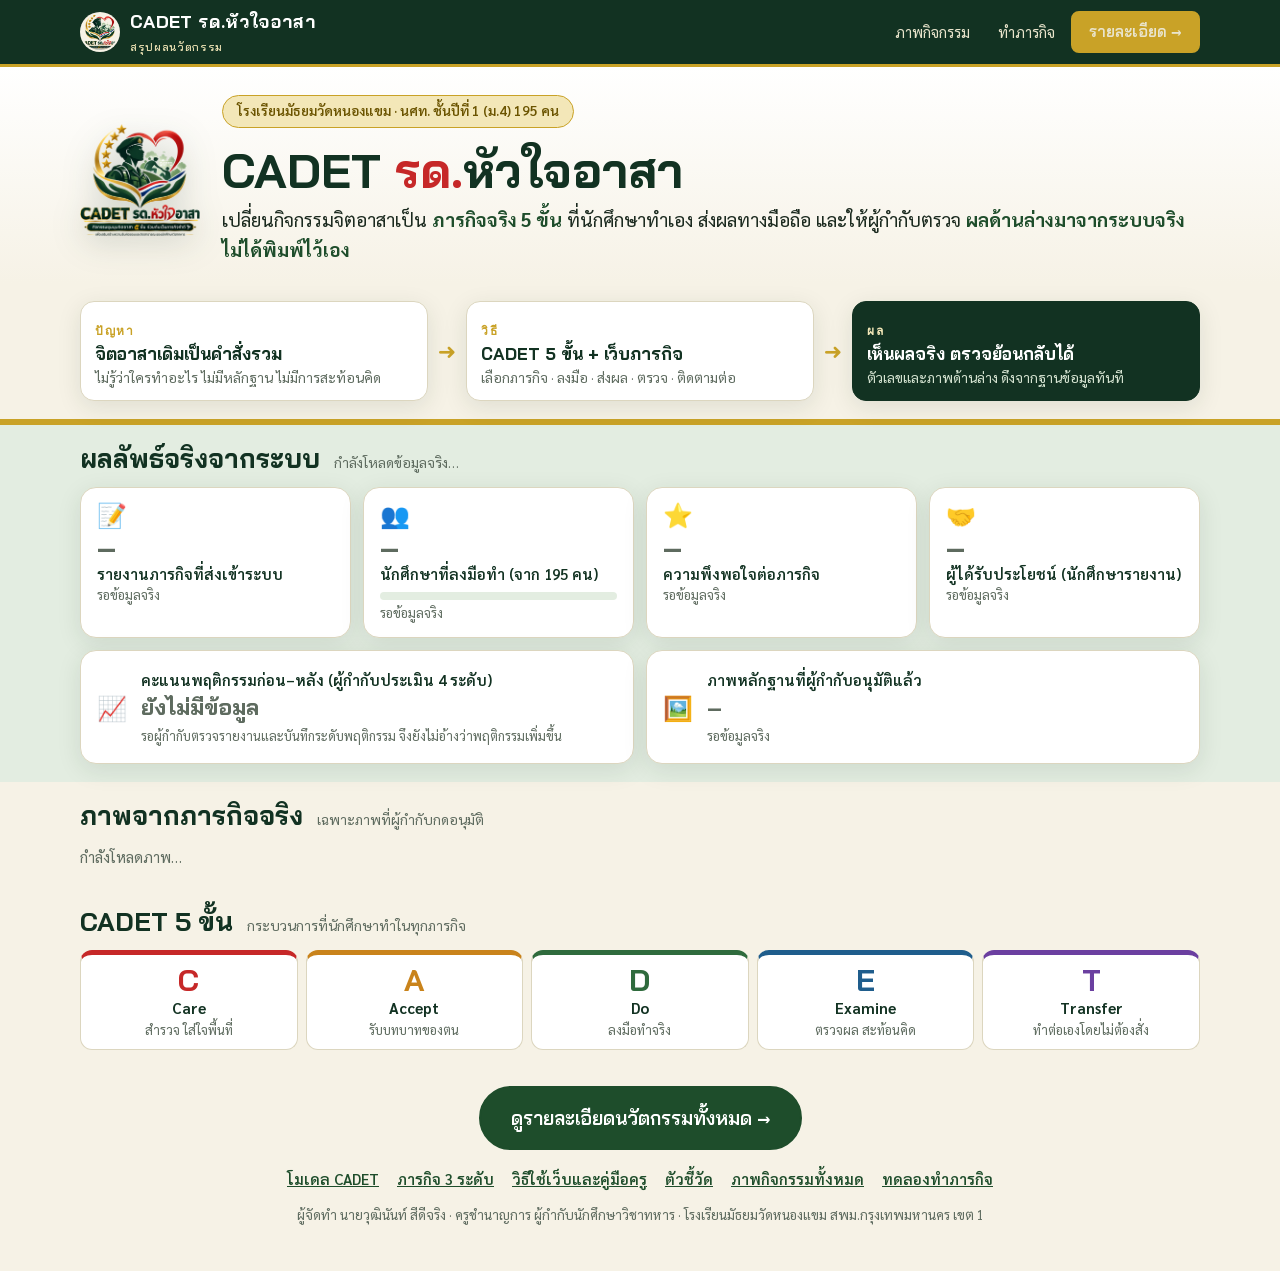
==== commit db73a4e9: "เอาแถบหมายเหตุตัวเลขออกจากหน้าแรก Co-Authored-By: Claude Sonnet 5.5 <noreply@anthropic.com>" ====
--- a/index.html
+++ b/index.html
@@ -15,7 +15,7 @@
 <link rel="apple-touch-icon" href="assets/icon-192.png">
 <link rel="preconnect" href="https://fonts.googleapis.com">
 <link href="https://fonts.googleapis.com/css2?family=Bai+Jamjuree:wght@500;600;700&family=Sarabun:wght@400;500;600&family=IBM+Plex+Mono:wght@500;600&display=swap" rel="stylesheet">
-<link rel="stylesheet" href="style.css?v=20261029f"><link rel="stylesheet" href="judge.css?v=20261029f">
+<link rel="stylesheet" href="style.css?v=20261029l"><link rel="stylesheet" href="judge.css?v=20261029l">
 </head>
 <body>
 
@@ -99,7 +99,6 @@
 <!-- 6 ปุ่มเข้ารายละเอียด -->
 <section class="j-go">
   <div class="wrap">
-    <p class="j-honest">ตัวเลขเป็นข้อมูลที่นักศึกษารายงานในระบบ (ผู้กำกับสุ่มตรวจ) · ข้อมูลที่ยังไม่มีจะแสดงว่า “ยังไม่มีข้อมูล” ไม่มีการเติมตัวเลขเอง</p>
     <a class="btn btn-primary j-cta" href="detail.html">ดูรายละเอียดนวัตกรรมทั้งหมด →</a>
     <div class="j-links">
       <a href="detail.html#model">โมเดล CADET</a><a href="detail.html#missions">ภารกิจ 3 ระดับ</a><a href="detail.html#system">วิธีใช้เว็บและคู่มือครู</a><a href="detail.html#results">ตัวชี้วัด</a><a href="gallery.html">ภาพกิจกรรมทั้งหมด</a><a href="mission.html">ทดลองทำภารกิจ</a>
@@ -109,9 +108,9 @@
 </section>
 </main>
 
-<script src="config.js?v=20261029f"></script><script src="api.js?v=20261029f"></script>
-<script src="pwa.js?v=20261029f"></script>
-<script src="judge.js?v=20261029f"></script>
+<script src="config.js?v=20261029l"></script><script src="api.js?v=20261029l"></script>
+<script src="pwa.js?v=20261029l"></script>
+<script src="judge.js?v=20261029l"></script>
 <div class="inst-bar" id="installBar" hidden role="dialog" aria-label="ติดตั้งแอป CADET">
   <img src="assets/icon-192.png" alt="" width="52" height="52">
   <div class="inst-txt"><b>ติดตั้งแอป CADET บนมือถือ</b><span>เปิดจากหน้าจอโฮม ส่งภารกิจและรูปได้เร็วขึ้น</span></div>
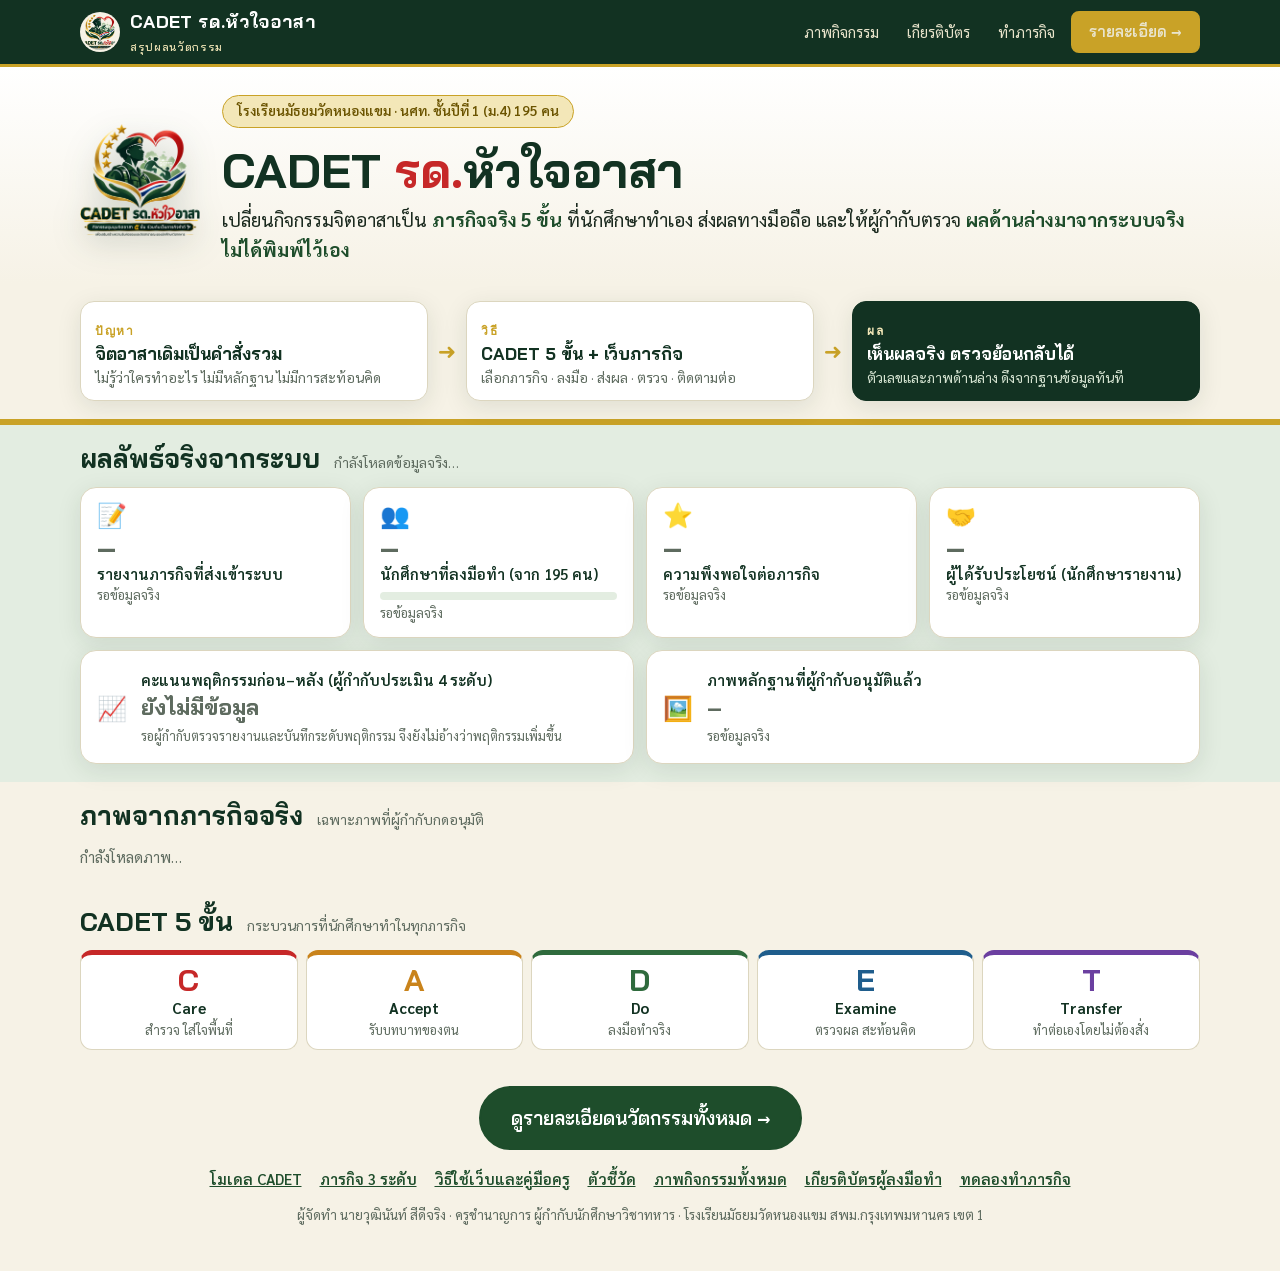
==== commit b9525d41: "เพิ่มหน้าเกียรติบัตรผู้ลงมือทำทุกคน พร้อมช่องค้นหาชื่อ และลิงก์ในเมนู" ====
--- a/index.html
+++ b/index.html
@@ -15,7 +15,7 @@
 <link rel="apple-touch-icon" href="assets/icon-192.png">
 <link rel="preconnect" href="https://fonts.googleapis.com">
 <link href="https://fonts.googleapis.com/css2?family=Bai+Jamjuree:wght@500;600;700&family=Sarabun:wght@400;500;600&family=IBM+Plex+Mono:wght@500;600&display=swap" rel="stylesheet">
-<link rel="stylesheet" href="style.css?v=20261029l"><link rel="stylesheet" href="judge.css?v=20261029l">
+<link rel="stylesheet" href="style.css?v=20261029n"><link rel="stylesheet" href="judge.css?v=20261029n">
 </head>
 <body>
 
@@ -27,6 +27,7 @@
     </a>
     <nav class="main jnav" style="display:flex">
       <a href="gallery.html">ภาพกิจกรรม</a>
+      <a href="honor.html">เกียรติบัตร</a>
       <a href="mission.html">ทำภารกิจ</a>
       <a href="detail.html" class="btn btn-gold" style="padding:6px 16px">รายละเอียด →</a>
     </nav>
@@ -101,16 +102,16 @@
   <div class="wrap">
     <a class="btn btn-primary j-cta" href="detail.html">ดูรายละเอียดนวัตกรรมทั้งหมด →</a>
     <div class="j-links">
-      <a href="detail.html#model">โมเดล CADET</a><a href="detail.html#missions">ภารกิจ 3 ระดับ</a><a href="detail.html#system">วิธีใช้เว็บและคู่มือครู</a><a href="detail.html#results">ตัวชี้วัด</a><a href="gallery.html">ภาพกิจกรรมทั้งหมด</a><a href="mission.html">ทดลองทำภารกิจ</a>
+      <a href="detail.html#model">โมเดล CADET</a><a href="detail.html#missions">ภารกิจ 3 ระดับ</a><a href="detail.html#system">วิธีใช้เว็บและคู่มือครู</a><a href="detail.html#results">ตัวชี้วัด</a><a href="gallery.html">ภาพกิจกรรมทั้งหมด</a><a href="honor.html">เกียรติบัตรผู้ลงมือทำ</a><a href="mission.html">ทดลองทำภารกิจ</a>
     </div>
     <p class="j-by">ผู้จัดทำ นายวุฒินันท์ สีดีจริง · ครูชำนาญการ ผู้กำกับนักศึกษาวิชาทหาร · โรงเรียนมัธยมวัดหนองแขม สพม.กรุงเทพมหานคร เขต 1</p>
   </div>
 </section>
 </main>
 
-<script src="config.js?v=20261029l"></script><script src="api.js?v=20261029l"></script>
-<script src="pwa.js?v=20261029l"></script>
-<script src="judge.js?v=20261029l"></script>
+<script src="config.js?v=20261029n"></script><script src="api.js?v=20261029n"></script>
+<script src="pwa.js?v=20261029n"></script>
+<script src="judge.js?v=20261029n"></script>
 <div class="inst-bar" id="installBar" hidden role="dialog" aria-label="ติดตั้งแอป CADET">
   <img src="assets/icon-192.png" alt="" width="52" height="52">
   <div class="inst-txt"><b>ติดตั้งแอป CADET บนมือถือ</b><span>เปิดจากหน้าจอโฮม ส่งภารกิจและรูปได้เร็วขึ้น</span></div>
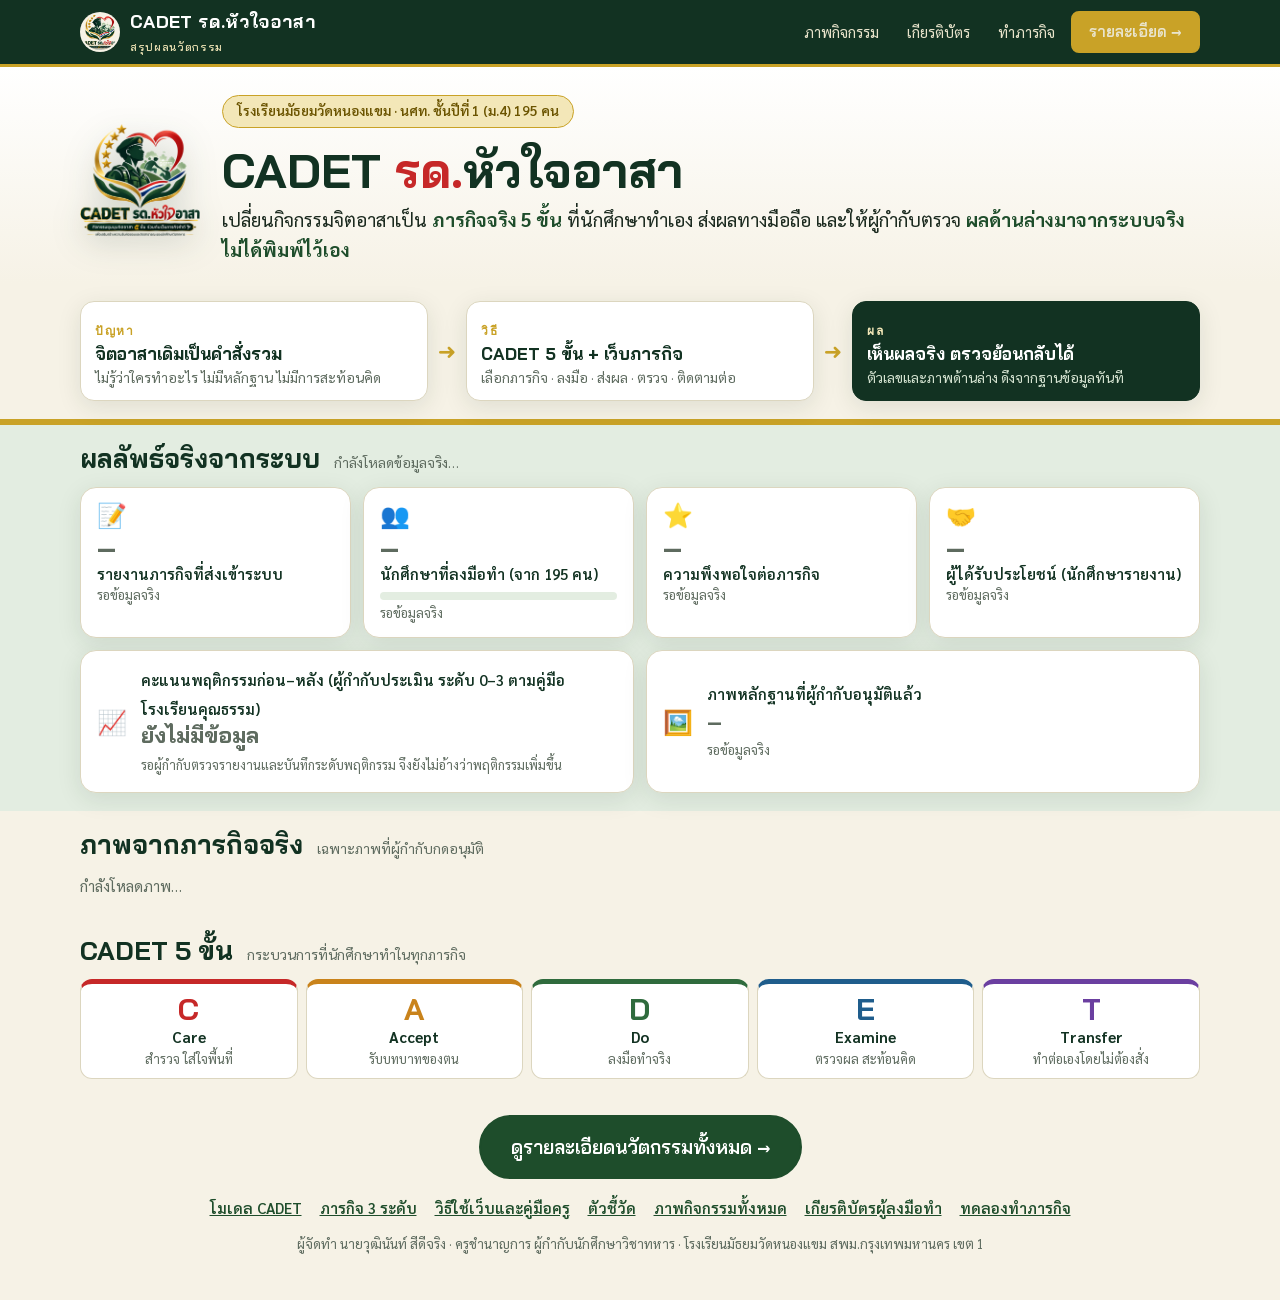
==== commit 3cecc259: "ป้ายคะแนนพฤติกรรมหน้าแรก: เลิกระบุ 4 ระดับ" ====
--- a/index.html
+++ b/index.html
@@ -15,7 +15,7 @@
 <link rel="apple-touch-icon" href="assets/icon-192.png">
 <link rel="preconnect" href="https://fonts.googleapis.com">
 <link href="https://fonts.googleapis.com/css2?family=Bai+Jamjuree:wght@500;600;700&family=Sarabun:wght@400;500;600&family=IBM+Plex+Mono:wght@500;600&display=swap" rel="stylesheet">
-<link rel="stylesheet" href="style.css?v=20261029n"><link rel="stylesheet" href="judge.css?v=20261029n">
+<link rel="stylesheet" href="style.css?v=20261029r"><link rel="stylesheet" href="judge.css?v=20261029r">
 </head>
 <body>
 
@@ -69,7 +69,7 @@
       <div class="jt" id="tBen"><div class="jt-ico">🤝</div><b class="jt-big">–</b><span class="jt-lab">ผู้ได้รับประโยชน์ (นักศึกษารายงาน)</span><small class="jt-sub">รอข้อมูลจริง</small></div>
     </div>
     <div class="j-row2">
-      <div class="jt jt-wide" id="tBeh"><div class="jt-ico">📈</div><div><span class="jt-lab">คะแนนพฤติกรรมก่อน–หลัง (ผู้กำกับประเมิน 4 ระดับ)</span><b class="jt-mid">ยังไม่มีข้อมูล</b><small class="jt-sub">รอผู้กำกับตรวจรายงานและบันทึกระดับพฤติกรรม จึงยังไม่อ้างว่าพฤติกรรมเพิ่มขึ้น</small></div></div>
+      <div class="jt jt-wide" id="tBeh"><div class="jt-ico">📈</div><div><span class="jt-lab">คะแนนพฤติกรรมก่อน–หลัง (ผู้กำกับประเมิน ระดับ 0–3 ตามคู่มือโรงเรียนคุณธรรม)</span><b class="jt-mid">ยังไม่มีข้อมูล</b><small class="jt-sub">รอผู้กำกับตรวจรายงานและบันทึกระดับพฤติกรรม จึงยังไม่อ้างว่าพฤติกรรมเพิ่มขึ้น</small></div></div>
       <div class="jt jt-wide" id="tPhoto"><div class="jt-ico">🖼️</div><div><span class="jt-lab">ภาพหลักฐานที่ผู้กำกับอนุมัติแล้ว</span><b class="jt-mid">–</b><small class="jt-sub">รอข้อมูลจริง</small></div></div>
     </div>
   </div>
@@ -109,9 +109,9 @@
 </section>
 </main>
 
-<script src="config.js?v=20261029n"></script><script src="api.js?v=20261029n"></script>
-<script src="pwa.js?v=20261029n"></script>
-<script src="judge.js?v=20261029n"></script>
+<script src="config.js?v=20261029r"></script><script src="api.js?v=20261029r"></script>
+<script src="pwa.js?v=20261029r"></script>
+<script src="judge.js?v=20261029r"></script>
 <div class="inst-bar" id="installBar" hidden role="dialog" aria-label="ติดตั้งแอป CADET">
   <img src="assets/icon-192.png" alt="" width="52" height="52">
   <div class="inst-txt"><b>ติดตั้งแอป CADET บนมือถือ</b><span>เปิดจากหน้าจอโฮม ส่งภารกิจและรูปได้เร็วขึ้น</span></div>
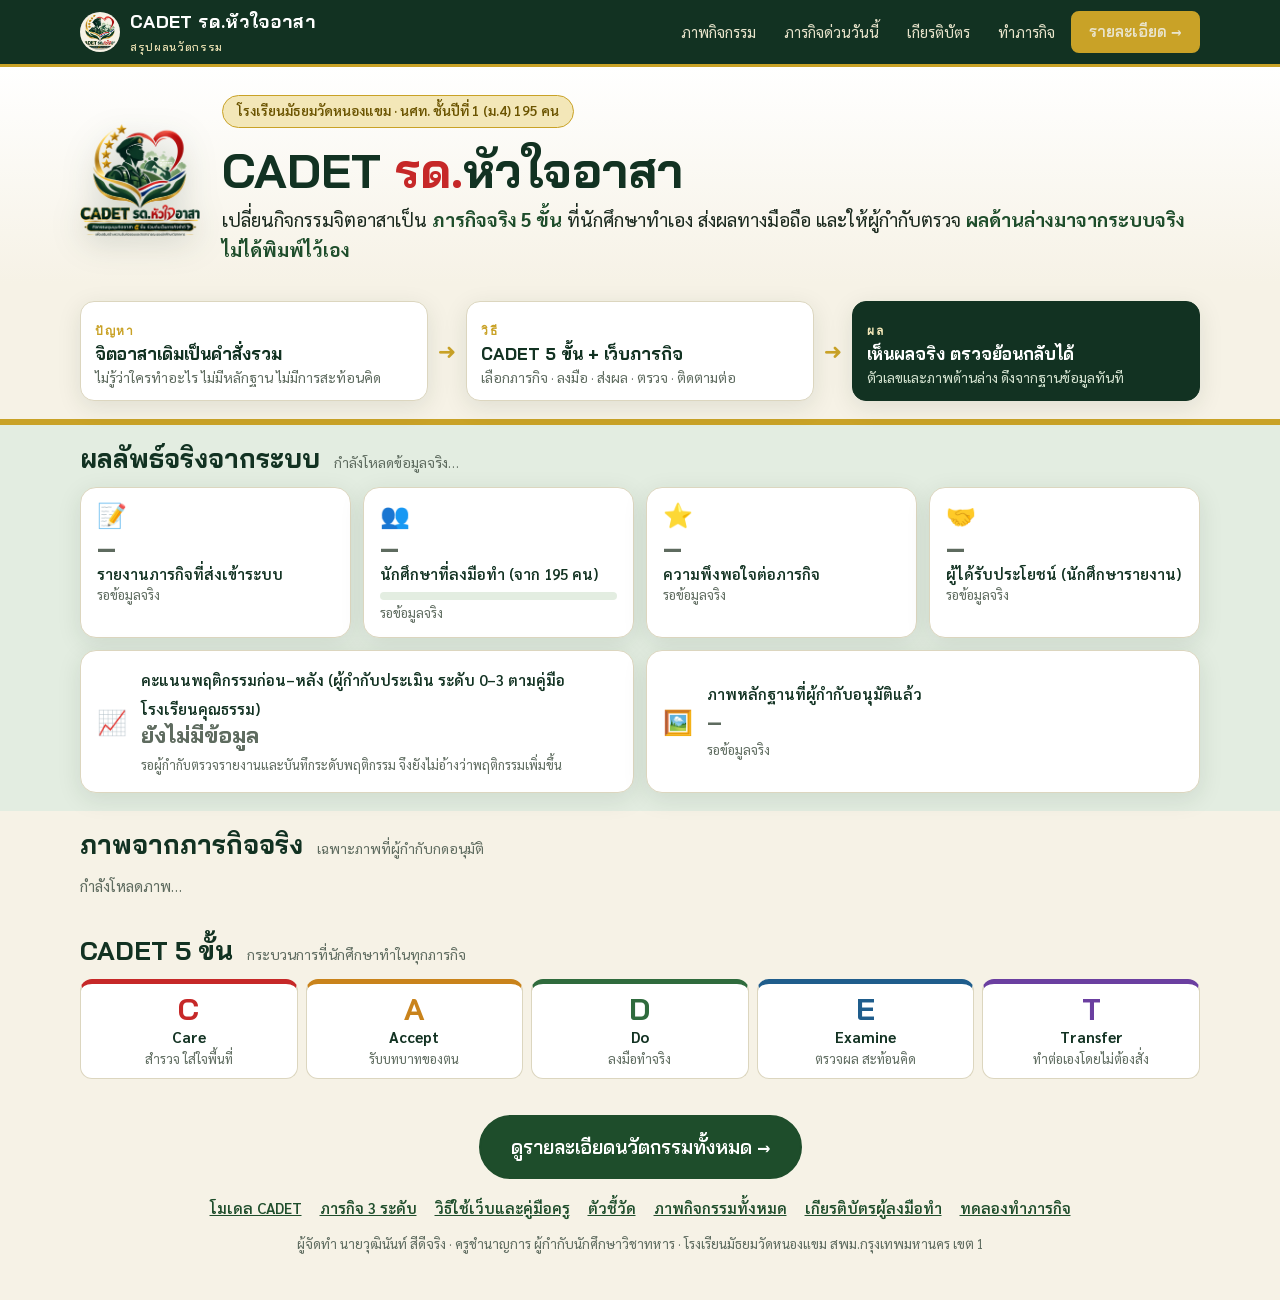
==== commit 3ccbedcd: "เพิ่มแดชบอร์ดภารกิจด่วนวันนี้: ตัวจับเวลา 30 นาทีตาม CADET จำนวนที่ส่งแล้วสด ผู้กำกับตั้งภารกิจประจำ" ====
--- a/index.html
+++ b/index.html
@@ -15,7 +15,7 @@
 <link rel="apple-touch-icon" href="assets/icon-192.png">
 <link rel="preconnect" href="https://fonts.googleapis.com">
 <link href="https://fonts.googleapis.com/css2?family=Bai+Jamjuree:wght@500;600;700&family=Sarabun:wght@400;500;600&family=IBM+Plex+Mono:wght@500;600&display=swap" rel="stylesheet">
-<link rel="stylesheet" href="style.css?v=20261029r"><link rel="stylesheet" href="judge.css?v=20261029r">
+<link rel="stylesheet" href="style.css?v=20261103a"><link rel="stylesheet" href="judge.css?v=20261103a">
 </head>
 <body>
 
@@ -27,6 +27,7 @@
     </a>
     <nav class="main jnav" style="display:flex">
       <a href="gallery.html">ภาพกิจกรรม</a>
+      <a href="today.html">ภารกิจด่วนวันนี้</a>
       <a href="honor.html">เกียรติบัตร</a>
       <a href="mission.html">ทำภารกิจ</a>
       <a href="detail.html" class="btn btn-gold" style="padding:6px 16px">รายละเอียด →</a>
@@ -109,9 +110,9 @@
 </section>
 </main>
 
-<script src="config.js?v=20261029r"></script><script src="api.js?v=20261029r"></script>
-<script src="pwa.js?v=20261029r"></script>
-<script src="judge.js?v=20261029r"></script>
+<script src="config.js?v=20261103a"></script><script src="api.js?v=20261103a"></script>
+<script src="pwa.js?v=20261103a"></script>
+<script src="judge.js?v=20261103a"></script>
 <div class="inst-bar" id="installBar" hidden role="dialog" aria-label="ติดตั้งแอป CADET">
   <img src="assets/icon-192.png" alt="" width="52" height="52">
   <div class="inst-txt"><b>ติดตั้งแอป CADET บนมือถือ</b><span>เปิดจากหน้าจอโฮม ส่งภารกิจและรูปได้เร็วขึ้น</span></div>
